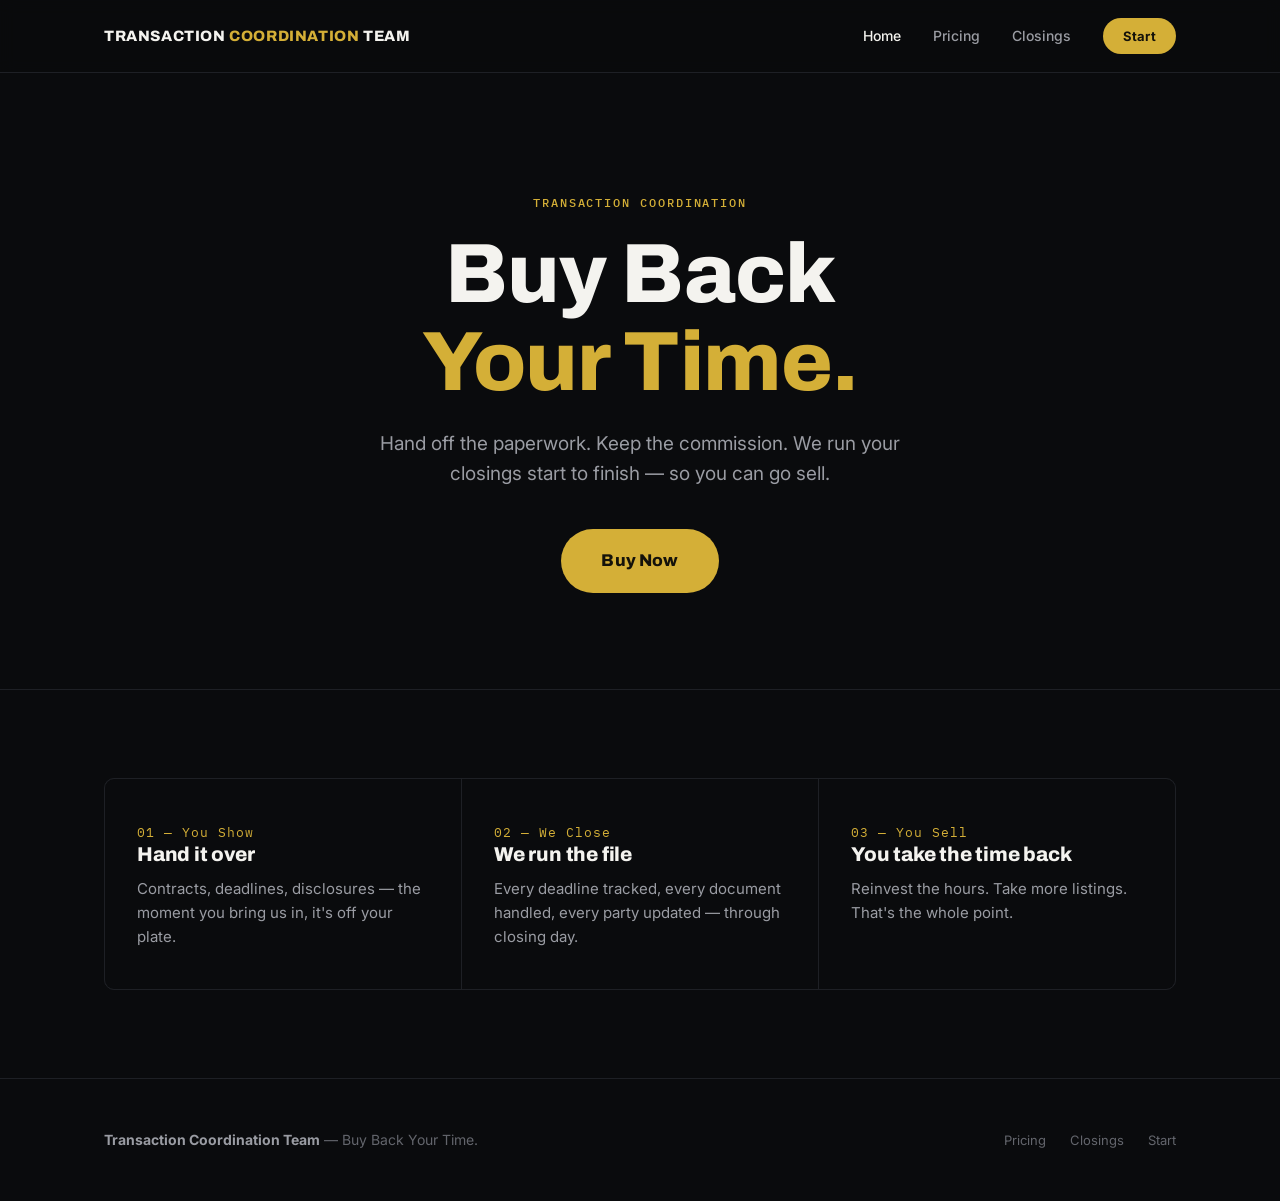
==== index.html @ 5b7d8f83 "Add files via upload" ====
<!DOCTYPE html>
<html lang="en">
<head>
<meta charset="UTF-8" />
<meta name="viewport" content="width=device-width, initial-scale=1.0" />
<title>Transaction Coordination Team — Buy Back Your Time</title>
<meta name="description" content="Flat-fee transaction coordination for real estate agents. $400 per closing. Hand off the paperwork, keep the commission." />

<link rel="preconnect" href="https://fonts.googleapis.com">
<link rel="preconnect" href="https://fonts.gstatic.com" crossorigin>
<link href="https://fonts.googleapis.com/css2?family=Archivo:wght@800;900&family=Inter:wght@400;500;600;700&family=IBM+Plex+Mono:wght@500;600&display=swap" rel="stylesheet">

<link rel="stylesheet" href="css/style.css" />
</head>
<body>

<nav class="site-nav">
  <div class="container">
    <a href="index.html" class="wordmark">Transaction <span>Coordination</span> Team</a>
    <ul class="nav-links">
      <li><a href="index.html" aria-current="page">Home</a></li>
      <li><a href="pricing.html">Pricing</a></li>
      <li><a href="closings.html">Closings</a></li>
      <li><a href="intake.html" class="nav-cta">Start</a></li>
    </ul>
  </div>
</nav>

<header class="hero">
  <div class="container">
    <span class="eyebrow">Transaction Coordination</span>
    <h1>Buy Back<br><span class="accent">Your Time.</span></h1>
    <p class="subhead">Hand off the paperwork. Keep the commission. We run your closings start to finish — so you can go sell.</p>
    <a href="intake.html" class="btn btn-primary">Buy Now</a>
  </div>
</header>

<section class="section-border reveal">
  <div class="container">
    <div class="process">
      <div class="process-step">
        <span class="index">01 — You Show</span>
        <h3>Hand it over</h3>
        <p>Contracts, deadlines, disclosures — the moment you bring us in, it's off your plate.</p>
      </div>
      <div class="process-step">
        <span class="index">02 — We Close</span>
        <h3>We run the file</h3>
        <p>Every deadline tracked, every document handled, every party updated — through closing day.</p>
      </div>
      <div class="process-step">
        <span class="index">03 — You Sell</span>
        <h3>You take the time back</h3>
        <p>Reinvest the hours. Take more listings. That's the whole point.</p>
      </div>
    </div>
  </div>
</section>

<footer class="site-footer">
  <div class="container">
    <p class="footer-brand"><strong>Transaction Coordination Team</strong> — Buy Back Your Time.</p>
    <ul class="footer-links">
      <li><a href="pricing.html">Pricing</a></li>
      <li><a href="closings.html">Closings</a></li>
      <li><a href="intake.html">Start</a></li>
    </ul>
  </div>
</footer>

<script src="js/main.js"></script>
</body>
</html>
---- css/style.css ----
/* ============================================================
   TRANSACTION COORDINATION TEAM — SHARED STYLESHEET
   Design system: ink black + brass accent, Archivo / Inter / IBM Plex Mono
   ============================================================ */

:root {
  /* Color */
  --bg: #0a0b0d;
  --bg-elevated: #15171b;
  --bg-elevated-2: #1c1e23;
  --border: #26282e;
  --border-soft: #1e2025;
  --text-primary: #f4f3ef;
  --text-secondary: #9a9ca3;
  --text-tertiary: #63656c;
  --accent: #d4af37;
  --accent-hover: #e8c455;
  --accent-press: #a67c1e;
  --accent-ink: #14120a;
  --silver: #b8b9bd;
  --bronze: #c97a3d;
  --negative: #c96a5a;

  /* Type */
  --font-display: "Archivo", sans-serif;
  --font-body: "Inter", sans-serif;
  --font-mono: "IBM Plex Mono", monospace;

  /* Layout */
  --max-width: 1120px;
  --gutter: 24px;
  --radius: 10px;
  --radius-sm: 6px;
}

* {
  box-sizing: border-box;
}

html {
  scroll-behavior: smooth;
}

@media (prefers-reduced-motion: reduce) {
  html {
    scroll-behavior: auto;
  }
  * {
    animation-duration: 0.01ms !important;
    animation-iteration-count: 1 !important;
    transition-duration: 0.01ms !important;
  }
}

body {
  margin: 0;
  background: var(--bg);
  color: var(--text-primary);
  font-family: var(--font-body);
  font-size: 16px;
  line-height: 1.6;
  -webkit-font-smoothing: antialiased;
}

h1, h2, h3, h4 {
  font-family: var(--font-display);
  font-weight: 800;
  line-height: 1.05;
  letter-spacing: -0.01em;
  margin: 0;
}

p {
  margin: 0;
}

a {
  color: inherit;
  text-decoration: none;
}

img {
  max-width: 100%;
  display: block;
}

button {
  font-family: inherit;
}

:focus-visible {
  outline: 2px solid var(--accent);
  outline-offset: 3px;
}

.container {
  max-width: var(--max-width);
  margin: 0 auto;
  padding: 0 var(--gutter);
}

/* ---------- Eyebrow / labels ---------- */

.eyebrow {
  font-family: var(--font-mono);
  font-size: 12px;
  font-weight: 500;
  letter-spacing: 0.16em;
  text-transform: uppercase;
  color: var(--accent);
  display: block;
  margin-bottom: 18px;
}

/* ---------- Nav ---------- */

.site-nav {
  border-bottom: 1px solid var(--border-soft);
  position: sticky;
  top: 0;
  background: rgba(10, 11, 13, 0.92);
  backdrop-filter: blur(8px);
  z-index: 100;
}

.site-nav .container {
  display: flex;
  align-items: center;
  justify-content: space-between;
  height: 72px;
  gap: 24px;
  flex-wrap: wrap;
}

.wordmark {
  font-family: var(--font-display);
  font-weight: 800;
  font-size: 15px;
  letter-spacing: 0.04em;
  text-transform: uppercase;
  white-space: nowrap;
}

.wordmark span {
  color: var(--accent);
}

.nav-links {
  display: flex;
  align-items: center;
  gap: 32px;
  list-style: none;
  margin: 0;
  padding: 0;
}

.nav-links a {
  font-size: 14px;
  font-weight: 500;
  color: var(--text-secondary);
  transition: color 0.15s ease;
}

.nav-links a:hover,
.nav-links a[aria-current="page"] {
  color: var(--text-primary);
}

.nav-cta {
  background: var(--accent);
  color: var(--accent-ink) !important;
  padding: 10px 20px;
  border-radius: 999px;
  font-weight: 700 !important;
  font-size: 13px !important;
  letter-spacing: 0.02em;
  transition: background 0.15s ease, transform 0.15s ease;
}

.nav-cta:hover {
  background: var(--accent-hover);
  transform: translateY(-1px);
}

/* ---------- Buttons ---------- */

.btn {
  display: inline-flex;
  align-items: center;
  justify-content: center;
  gap: 10px;
  padding: 18px 40px;
  border-radius: 999px;
  font-family: var(--font-display);
  font-weight: 800;
  font-size: 17px;
  letter-spacing: 0.01em;
  border: none;
  cursor: pointer;
  transition: transform 0.15s ease, background 0.15s ease, box-shadow 0.15s ease;
}

.btn-primary {
  background: var(--accent);
  color: var(--accent-ink);
  box-shadow: 0 0 0 0 rgba(212, 175, 55, 0.4);
}

.btn-primary:hover {
  background: var(--accent-hover);
  transform: translateY(-2px);
  box-shadow: 0 8px 24px rgba(212, 175, 55, 0.25);
}

.btn-primary:active {
  background: var(--accent-press);
  transform: translateY(0);
}

/* ---------- Hero ---------- */

.hero {
  padding: 120px 0 96px;
  text-align: center;
}

.hero h1 {
  font-size: clamp(40px, 7vw, 84px);
  margin-bottom: 22px;
}

.hero h1 .accent {
  color: var(--accent);
}

.hero .subhead {
  max-width: 560px;
  margin: 0 auto 40px;
  color: var(--text-secondary);
  font-size: clamp(16px, 2vw, 19px);
}

.page-header {
  padding: 88px 0 56px;
  text-align: center;
  border-bottom: 1px solid var(--border-soft);
}

.page-header h1 {
  font-size: clamp(34px, 5.5vw, 56px);
  margin-bottom: 18px;
}

.page-header .subhead {
  max-width: 520px;
  margin: 0 auto;
  color: var(--text-secondary);
  font-size: 17px;
}

/* ---------- Sections ---------- */

section {
  padding: 88px 0;
}

.section-border {
  border-top: 1px solid var(--border-soft);
}

/* ---------- Reveal on scroll ---------- */

.reveal {
  opacity: 0;
  transform: translateY(16px);
  transition: opacity 0.6s ease, transform 0.6s ease;
}

.reveal.is-visible {
  opacity: 1;
  transform: translateY(0);
}

@media (prefers-reduced-motion: reduce) {
  .reveal {
    opacity: 1;
    transform: none;
    transition: none;
  }
}

/* ---------- Process strip (Home) ---------- */

.process {
  display: grid;
  grid-template-columns: repeat(3, 1fr);
  gap: 1px;
  background: var(--border-soft);
  border: 1px solid var(--border-soft);
  border-radius: var(--radius);
  overflow: hidden;
}

.process-step {
  background: var(--bg);
  padding: 40px 32px;
}

.process-step .index {
  font-family: var(--font-mono);
  color: var(--accent);
  font-size: 13px;
  margin-bottom: 20px;
  letter-spacing: 0.08em;
}

.process-step h3 {
  font-size: 20px;
  margin-bottom: 12px;
}

.process-step p {
  color: var(--text-secondary);
  font-size: 15px;
}

@media (max-width: 720px) {
  .process {
    grid-template-columns: 1fr;
  }
}

/* ---------- Footer ---------- */

.site-footer {
  border-top: 1px solid var(--border-soft);
  padding: 48px 0;
}

.site-footer .container {
  display: flex;
  align-items: center;
  justify-content: space-between;
  flex-wrap: wrap;
  gap: 16px;
}

.footer-brand {
  font-size: 14px;
  color: var(--text-tertiary);
}

.footer-brand strong {
  color: var(--text-secondary);
}

.footer-links {
  display: flex;
  gap: 24px;
  list-style: none;
  margin: 0;
  padding: 0;
}

.footer-links a {
  font-size: 13px;
  color: var(--text-tertiary);
  transition: color 0.15s ease;
}

.footer-links a:hover {
  color: var(--text-secondary);
}

/* ============================================================
   INTAKE PAGE
   ============================================================ */

.form-panel {
  max-width: 640px;
  margin: 0 auto;
  background: var(--bg-elevated);
  border: 1px solid var(--border);
  border-radius: var(--radius);
  padding: 48px;
}

.form-placeholder {
  border: 1px dashed var(--border);
  border-radius: var(--radius-sm);
  padding: 48px 32px;
  text-align: center;
  color: var(--text-secondary);
}

.form-placeholder .icon {
  font-family: var(--font-mono);
  color: var(--accent);
  font-size: 12px;
  letter-spacing: 0.1em;
  text-transform: uppercase;
  margin-bottom: 16px;
  display: block;
}

.form-placeholder p {
  font-size: 14px;
  margin-bottom: 8px;
}

.form-placeholder code {
  font-family: var(--font-mono);
  font-size: 12px;
  color: var(--text-tertiary);
  background: var(--bg);
  padding: 2px 6px;
  border-radius: 4px;
}

.gform-frame {
  width: 100%;
  border: none;
  min-height: 1400px;
}

@media (max-width: 640px) {
  .form-panel {
    padding: 28px 20px;
  }
}

/* ============================================================
   PRICING PAGE
   ============================================================ */

.price-statement {
  text-align: center;
  padding: 8px 0 0;
}

.price-statement .big-price {
  font-family: var(--font-display);
  font-weight: 900;
  font-size: clamp(64px, 12vw, 140px);
  line-height: 1;
  color: var(--accent);
}

.price-statement .unit {
  font-family: var(--font-mono);
  font-size: 15px;
  letter-spacing: 0.1em;
  text-transform: uppercase;
  color: var(--text-secondary);
  margin-top: 12px;
  display: block;
}

.calculator {
  max-width: 960px;
  margin: 0 auto;
  border: 1px solid var(--border);
  border-radius: var(--radius);
  overflow: hidden;
  display: grid;
  grid-template-columns: 1fr 1fr;
}

.calc-inputs,
.calc-outputs {
  padding: 48px 40px;
}

.calc-inputs {
  background: var(--bg-elevated);
  border-right: 1px solid var(--border);
}

.calc-outputs {
  background: var(--bg-elevated-2);
}

.calc-title {
  font-family: var(--font-mono);
  font-size: 12px;
  letter-spacing: 0.12em;
  text-transform: uppercase;
  color: var(--text-tertiary);
  margin-bottom: 28px;
  display: block;
}

.field {
  margin-bottom: 28px;
}

.field label {
  display: block;
  font-size: 13px;
  color: var(--text-secondary);
  margin-bottom: 10px;
}

.field .field-value {
  font-family: var(--font-mono);
  color: var(--accent);
}

.field input[type="number"] {
  width: 100%;
  background: var(--bg);
  border: 1px solid var(--border);
  border-radius: var(--radius-sm);
  color: var(--text-primary);
  font-family: var(--font-mono);
  font-size: 18px;
  padding: 14px 16px;
}

.field input[type="number"]:focus {
  border-color: var(--accent);
}

.field .prefix-wrap {
  position: relative;
}

.field .prefix-wrap span.prefix {
  position: absolute;
  left: 16px;
  top: 50%;
  transform: translateY(-50%);
  color: var(--text-tertiary);
  font-family: var(--font-mono);
  font-size: 18px;
}

.field .prefix-wrap input {
  padding-left: 30px;
}

.field input[type="range"] {
  width: 100%;
  appearance: none;
  height: 4px;
  border-radius: 999px;
  background: var(--border);
  outline: none;
}

.field input[type="range"]::-webkit-slider-thumb {
  appearance: none;
  width: 18px;
  height: 18px;
  border-radius: 50%;
  background: var(--accent);
  cursor: pointer;
  border: 2px solid var(--bg);
  box-shadow: 0 0 0 1px var(--accent);
}

.field input[type="range"]::-moz-range-thumb {
  width: 18px;
  height: 18px;
  border-radius: 50%;
  background: var(--accent);
  cursor: pointer;
  border: 2px solid var(--bg);
  box-shadow: 0 0 0 1px var(--accent);
}

.readout {
  margin-bottom: 32px;
}

.readout:last-child {
  margin-bottom: 0;
}

.readout .label {
  font-size: 13px;
  color: var(--text-secondary);
  margin-bottom: 6px;
}

.readout .value {
  font-family: var(--font-mono);
  font-weight: 600;
  font-size: clamp(28px, 4vw, 36px);
  color: var(--text-primary);
}

.readout .value.positive {
  color: var(--accent);
}

.readout .value.negative {
  color: var(--negative);
}

.readout .note {
  font-size: 12px;
  color: var(--text-tertiary);
  margin-top: 6px;
}

.calc-disclaimer {
  max-width: 960px;
  margin: 24px auto 0;
  font-size: 12px;
  color: var(--text-tertiary);
  text-align: center;
}

@media (max-width: 780px) {
  .calculator {
    grid-template-columns: 1fr;
  }
  .calc-inputs {
    border-right: none;
    border-bottom: 1px solid var(--border);
  }
  .calc-inputs,
  .calc-outputs {
    padding: 36px 24px;
  }
}

/* ============================================================
   CLOSINGS (LEADERBOARD) PAGE
   ============================================================ */

.podium {
  display: grid;
  grid-template-columns: repeat(3, 1fr);
  gap: 20px;
  align-items: end;
  max-width: 900px;
  margin: 0 auto;
}

.podium-slot {
  background: var(--bg-elevated);
  border: 1px solid var(--border);
  border-radius: var(--radius);
  padding: 32px 24px;
  text-align: center;
}

.podium-slot.rank-1 {
  border-color: var(--accent);
  padding-top: 44px;
  padding-bottom: 44px;
}

.rank-badge {
  font-family: var(--font-mono);
  font-weight: 600;
  font-size: 13px;
  letter-spacing: 0.08em;
  display: inline-block;
  padding: 6px 14px;
  border-radius: 999px;
  margin-bottom: 20px;
}

.rank-1 .rank-badge {
  background: var(--accent);
  color: var(--accent-ink);
}

.rank-2 .rank-badge {
  background: var(--silver);
  color: var(--accent-ink);
}

.rank-3 .rank-badge {
  background: var(--bronze);
  color: var(--accent-ink);
}

.podium-slot .agent-name {
  font-family: var(--font-display);
  font-weight: 800;
  font-size: 21px;
  margin-bottom: 10px;
}

.podium-slot .closing-count {
  font-family: var(--font-mono);
  color: var(--text-secondary);
  font-size: 14px;
}

.podium-slot .closing-count strong {
  color: var(--text-primary);
  font-size: 22px;
  display: block;
  margin-bottom: 2px;
}

@media (max-width: 720px) {
  .podium {
    grid-template-columns: 1fr;
  }
  .podium-slot.rank-1 {
    order: -1;
  }
}

.prize-legend {
  max-width: 780px;
  margin: 0 auto;
}

.prize-row {
  display: flex;
  gap: 24px;
  padding: 28px 0;
  border-bottom: 1px solid var(--border-soft);
  align-items: flex-start;
}

.prize-row:last-child {
  border-bottom: none;
}

.prize-rank {
  font-family: var(--font-mono);
  font-weight: 600;
  font-size: 13px;
  letter-spacing: 0.06em;
  width: 84px;
  flex-shrink: 0;
  padding-top: 4px;
}

.prize-rank.gold { color: var(--accent); }
.prize-rank.silver { color: var(--silver); }
.prize-rank.bronze { color: var(--bronze); }

.prize-body h3 {
  font-size: 19px;
  margin-bottom: 8px;
}

.prize-body p {
  color: var(--text-secondary);
  font-size: 15px;
}
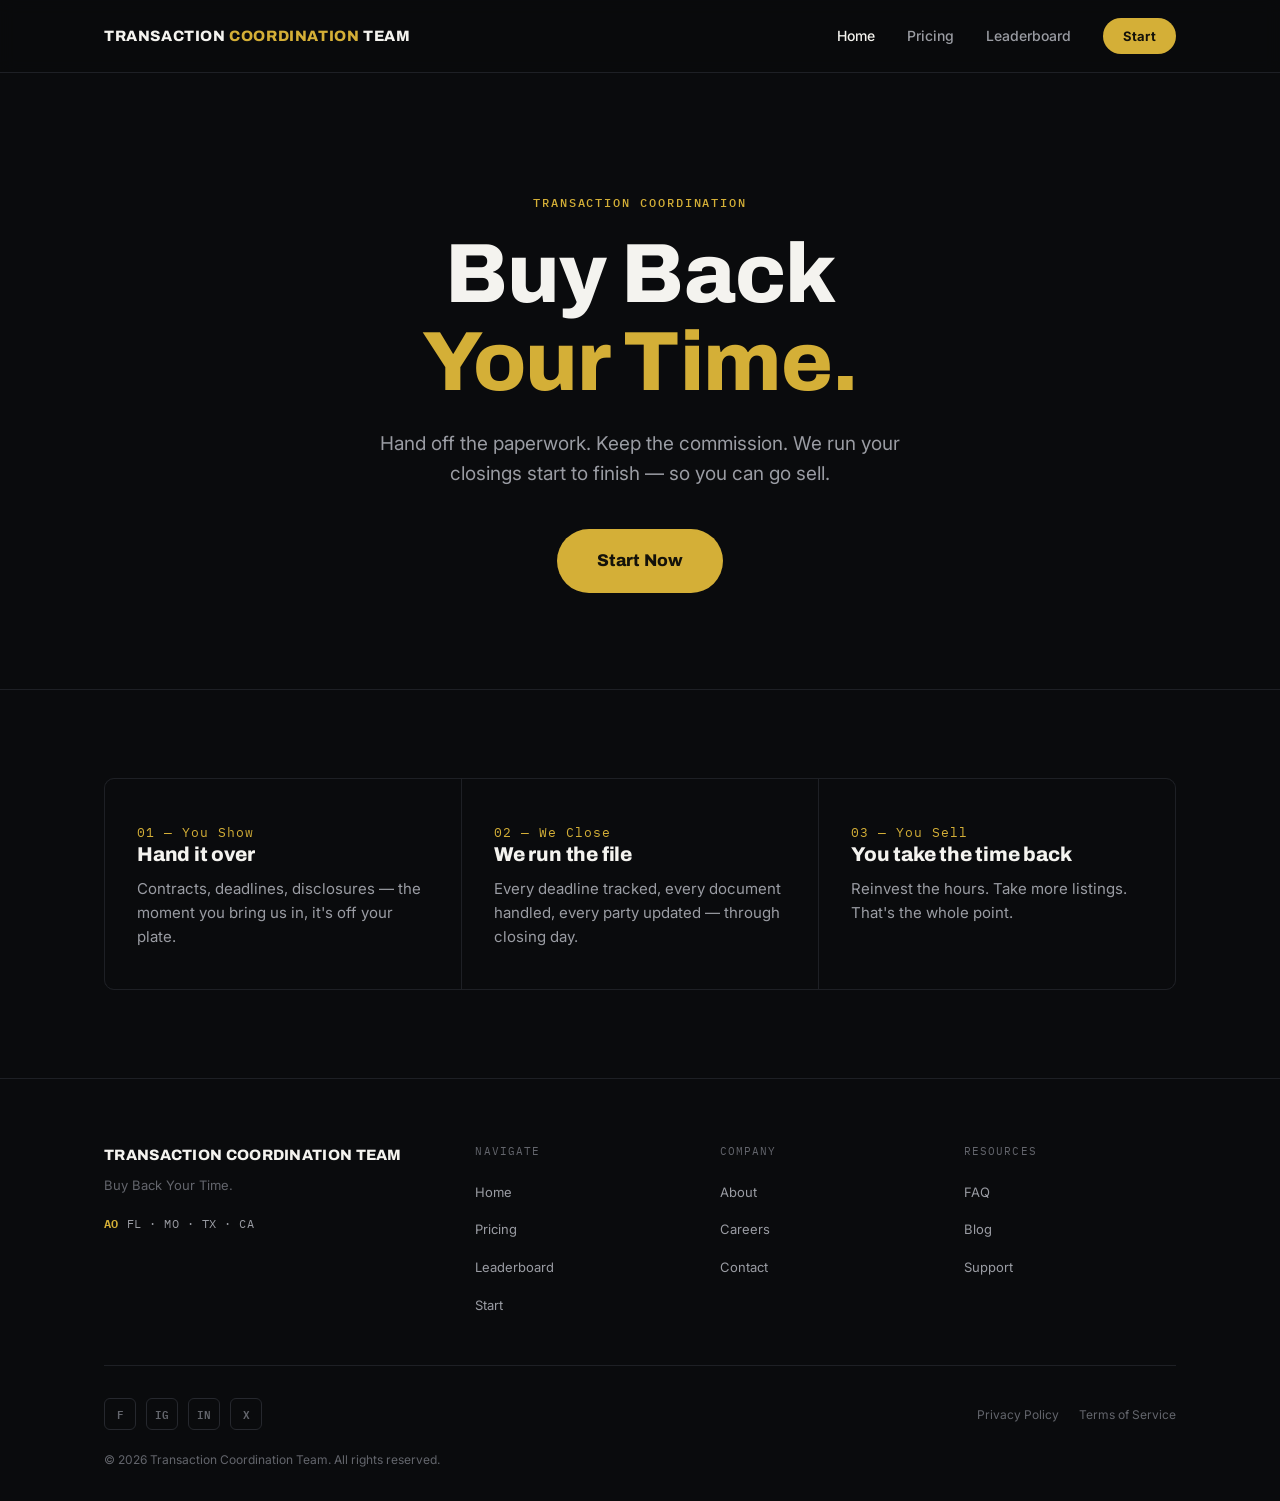
==== commit 1e4f6e08: "Add files via upload" ====
--- a/index.html
+++ b/index.html
@@ -20,7 +20,7 @@
     <ul class="nav-links">
       <li><a href="index.html" aria-current="page">Home</a></li>
       <li><a href="pricing.html">Pricing</a></li>
-      <li><a href="closings.html">Closings</a></li>
+      <li><a href="leaderboard.html">Leaderboard</a></li>
       <li><a href="intake.html" class="nav-cta">Start</a></li>
     </ul>
   </div>
@@ -31,7 +31,7 @@
     <span class="eyebrow">Transaction Coordination</span>
     <h1>Buy Back<br><span class="accent">Your Time.</span></h1>
     <p class="subhead">Hand off the paperwork. Keep the commission. We run your closings start to finish — so you can go sell.</p>
-    <a href="intake.html" class="btn btn-primary">Buy Now</a>
+    <a href="intake.html" class="btn btn-primary">Start Now</a>
   </div>
 </header>
 
@@ -59,12 +59,51 @@
 
 <footer class="site-footer">
   <div class="container">
-    <p class="footer-brand"><strong>Transaction Coordination Team</strong> — Buy Back Your Time.</p>
-    <ul class="footer-links">
-      <li><a href="pricing.html">Pricing</a></li>
-      <li><a href="closings.html">Closings</a></li>
-      <li><a href="intake.html">Start</a></li>
-    </ul>
+    <div class="footer-top">
+      <div class="footer-brand-col">
+        <p class="footer-brand">Transaction Coordination Team</p>
+        <p class="footer-tagline">Buy Back Your Time.</p>
+        <p class="footer-ao"><span class="ao-label">AO</span>FL · MO · TX · CA</p>
+      </div>
+      <div class="footer-col">
+        <span class="footer-col-title">Navigate</span>
+        <ul class="footer-links">
+          <li><a href="index.html">Home</a></li>
+          <li><a href="pricing.html">Pricing</a></li>
+          <li><a href="leaderboard.html">Leaderboard</a></li>
+          <li><a href="intake.html">Start</a></li>
+        </ul>
+      </div>
+      <div class="footer-col">
+        <span class="footer-col-title">Company</span>
+        <ul class="footer-links">
+          <li><a href="#">About</a></li>
+          <li><a href="#">Careers</a></li>
+          <li><a href="#">Contact</a></li>
+        </ul>
+      </div>
+      <div class="footer-col">
+        <span class="footer-col-title">Resources</span>
+        <ul class="footer-links">
+          <li><a href="#">FAQ</a></li>
+          <li><a href="#">Blog</a></li>
+          <li><a href="#">Support</a></li>
+        </ul>
+      </div>
+    </div>
+    <div class="footer-bottom">
+      <div class="footer-social">
+        <a href="#" aria-label="Facebook" class="social-icon">F</a>
+        <a href="#" aria-label="Instagram" class="social-icon">IG</a>
+        <a href="#" aria-label="LinkedIn" class="social-icon">IN</a>
+        <a href="#" aria-label="X" class="social-icon">X</a>
+      </div>
+      <div class="footer-legal">
+        <a href="#">Privacy Policy</a>
+        <a href="#">Terms of Service</a>
+      </div>
+      <p class="footer-copyright">© 2026 Transaction Coordination Team. All rights reserved.</p>
+    </div>
   </div>
 </footer>
 
--- a/css/style.css
+++ b/css/style.css
@@ -334,42 +334,151 @@
 
 .site-footer {
   border-top: 1px solid var(--border-soft);
-  padding: 48px 0;
-}
-
-.site-footer .container {
+  padding: 64px 0 32px;
+}
+
+.footer-top {
+  display: grid;
+  grid-template-columns: 1.6fr 1fr 1fr 1fr;
+  gap: 32px;
+  padding-bottom: 48px;
+}
+
+.footer-brand {
+  font-family: var(--font-display);
+  font-size: 15px;
+  font-weight: 800;
+  text-transform: uppercase;
+  letter-spacing: 0.02em;
+  color: var(--text-primary);
+  margin-bottom: 8px;
+}
+
+.footer-tagline {
+  font-size: 13px;
+  color: var(--text-tertiary);
+  margin-bottom: 18px;
+}
+
+.footer-ao {
+  font-family: var(--font-mono);
+  font-size: 12px;
+  color: var(--text-secondary);
+  letter-spacing: 0.04em;
+}
+
+.footer-ao .ao-label {
+  color: var(--accent);
+  font-weight: 600;
+  margin-right: 8px;
+}
+
+.footer-col-title {
+  display: block;
+  font-family: var(--font-mono);
+  font-size: 11px;
+  letter-spacing: 0.1em;
+  text-transform: uppercase;
+  color: var(--text-tertiary);
+  margin-bottom: 18px;
+}
+
+.footer-links {
+  display: flex;
+  flex-direction: column;
+  gap: 12px;
+  list-style: none;
+  margin: 0;
+  padding: 0;
+}
+
+.footer-links a {
+  font-size: 13px;
+  color: var(--text-secondary);
+  transition: color 0.15s ease;
+}
+
+.footer-links a:hover {
+  color: var(--text-primary);
+}
+
+.footer-bottom {
   display: flex;
   align-items: center;
   justify-content: space-between;
   flex-wrap: wrap;
-  gap: 16px;
-}
-
-.footer-brand {
-  font-size: 14px;
-  color: var(--text-tertiary);
-}
-
-.footer-brand strong {
-  color: var(--text-secondary);
-}
-
-.footer-links {
+  gap: 20px;
+  padding-top: 32px;
+  border-top: 1px solid var(--border-soft);
+}
+
+.footer-social {
   display: flex;
-  gap: 24px;
-  list-style: none;
-  margin: 0;
-  padding: 0;
-}
-
-.footer-links a {
-  font-size: 13px;
+  gap: 10px;
+  order: 1;
+}
+
+.social-icon {
+  width: 32px;
+  height: 32px;
+  border: 1px solid var(--border);
+  border-radius: var(--radius-sm);
+  display: flex;
+  align-items: center;
+  justify-content: center;
+  font-family: var(--font-mono);
+  font-size: 11px;
+  font-weight: 600;
+  color: var(--text-tertiary);
+  transition: color 0.15s ease, border-color 0.15s ease;
+}
+
+.social-icon:hover {
+  color: var(--accent);
+  border-color: var(--accent);
+}
+
+.footer-copyright {
+  font-size: 12px;
+  color: var(--text-tertiary);
+  order: 3;
+  flex-basis: 100%;
+}
+
+.footer-legal {
+  display: flex;
+  gap: 20px;
+  order: 2;
+}
+
+.footer-legal a {
+  font-size: 12px;
   color: var(--text-tertiary);
   transition: color 0.15s ease;
 }
 
-.footer-links a:hover {
-  color: var(--text-secondary);
+.footer-legal a:hover {
+  color: var(--text-secondary);
+}
+
+@media (max-width: 860px) {
+  .footer-top {
+    grid-template-columns: repeat(2, 1fr);
+    row-gap: 40px;
+  }
+}
+
+@media (max-width: 560px) {
+  .footer-top {
+    grid-template-columns: 1fr;
+  }
+  .footer-bottom {
+    flex-direction: column;
+    align-items: flex-start;
+  }
+  .footer-copyright {
+    order: 4;
+  }
 }
 
 /* ============================================================
@@ -496,7 +605,7 @@
 
 .field label {
   display: block;
-  font-size: 13px;
+  font-size: 14px;
   color: var(--text-secondary);
   margin-bottom: 10px;
 }
@@ -513,7 +622,7 @@
   border-radius: var(--radius-sm);
   color: var(--text-primary);
   font-family: var(--font-mono);
-  font-size: 18px;
+  font-size: 19px;
   padding: 14px 16px;
 }
 
@@ -578,15 +687,15 @@
 }
 
 .readout .label {
-  font-size: 13px;
-  color: var(--text-secondary);
-  margin-bottom: 6px;
+  font-size: 14px;
+  color: var(--text-secondary);
+  margin-bottom: 8px;
 }
 
 .readout .value {
   font-family: var(--font-mono);
   font-weight: 600;
-  font-size: clamp(28px, 4vw, 36px);
+  font-size: clamp(34px, 4.8vw, 46px);
   color: var(--text-primary);
 }
 
@@ -682,8 +791,14 @@
 .podium-slot .agent-name {
   font-family: var(--font-display);
   font-weight: 800;
-  font-size: 21px;
-  margin-bottom: 10px;
+  font-size: 20px;
+  margin-bottom: 6px;
+}
+
+.podium-slot .brokerage {
+  font-size: 13px;
+  color: var(--text-tertiary);
+  margin-bottom: 16px;
 }
 
 .podium-slot .closing-count {
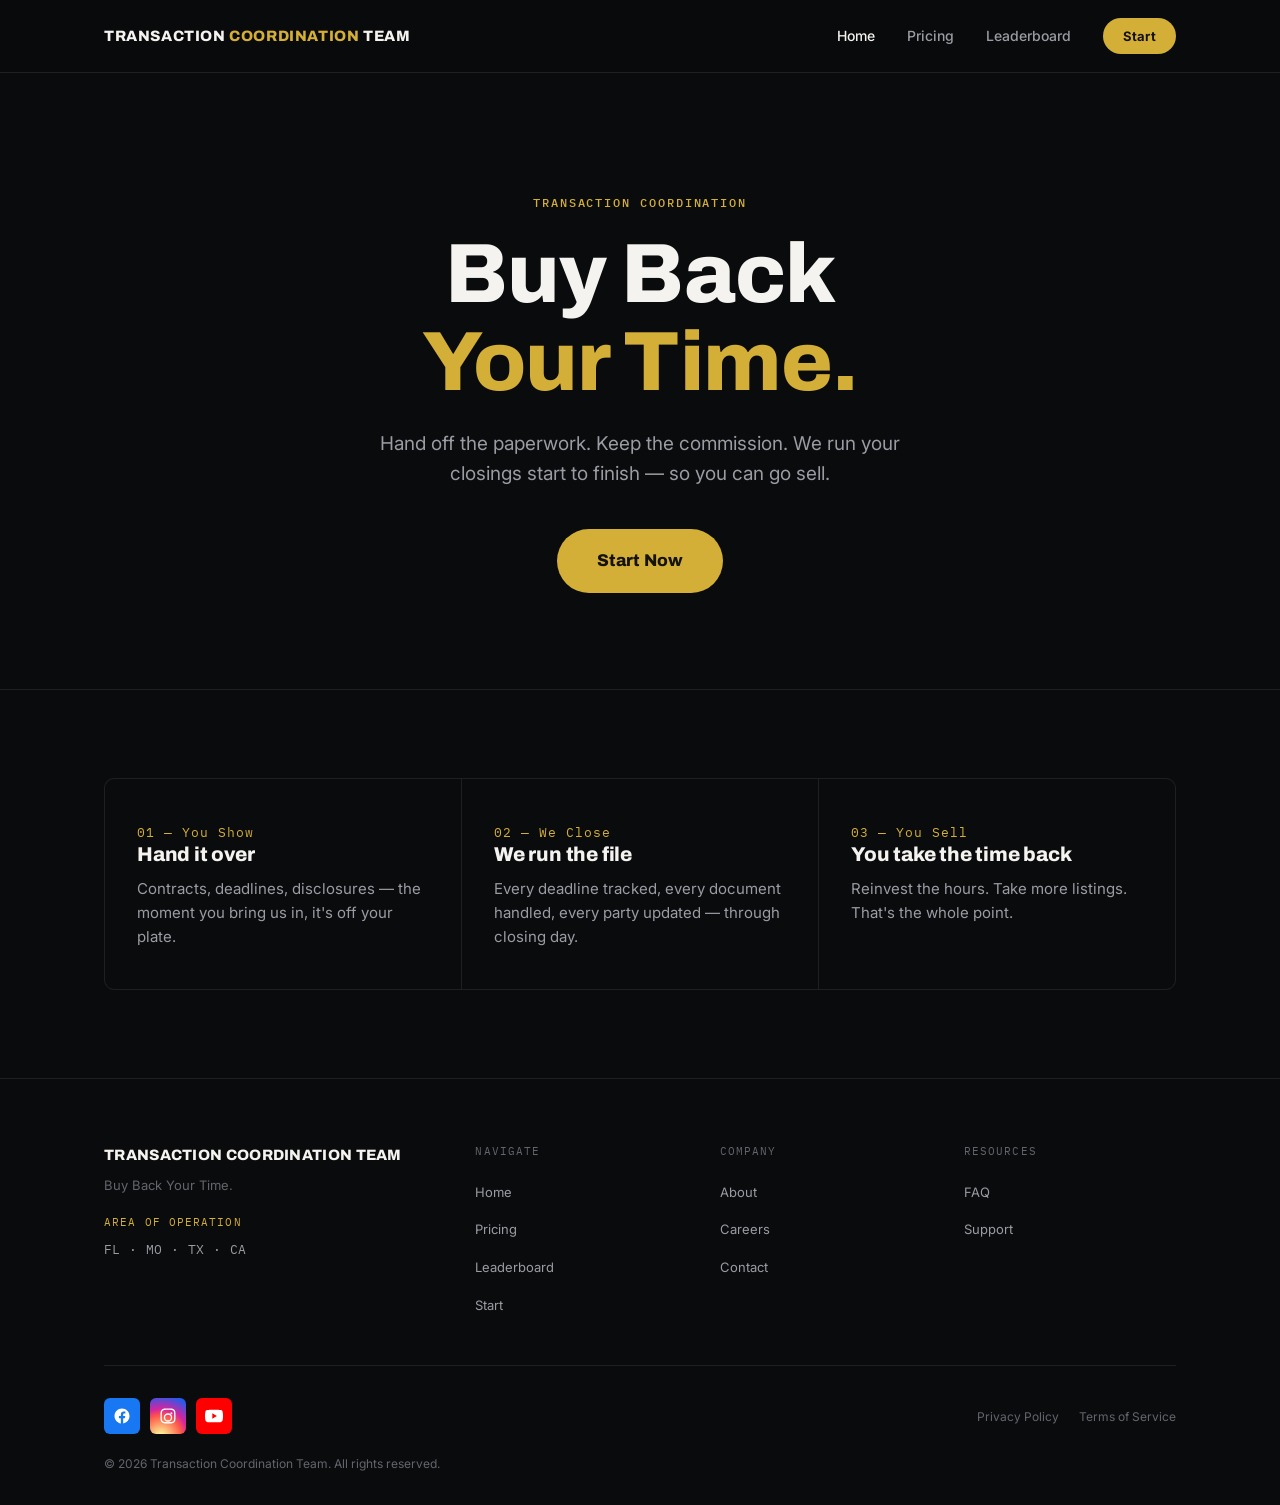
==== commit fc6f7775: "Add files via upload" ====
--- a/index.html
+++ b/index.html
@@ -63,7 +63,8 @@
       <div class="footer-brand-col">
         <p class="footer-brand">Transaction Coordination Team</p>
         <p class="footer-tagline">Buy Back Your Time.</p>
-        <p class="footer-ao"><span class="ao-label">AO</span>FL · MO · TX · CA</p>
+        <p class="footer-ao-label">Area of Operation</p>
+        <p class="footer-ao-value">FL · MO · TX · CA</p>
       </div>
       <div class="footer-col">
         <span class="footer-col-title">Navigate</span>
@@ -77,26 +78,30 @@
       <div class="footer-col">
         <span class="footer-col-title">Company</span>
         <ul class="footer-links">
-          <li><a href="#">About</a></li>
-          <li><a href="#">Careers</a></li>
-          <li><a href="#">Contact</a></li>
+          <li><a href="about.html">About</a></li>
+          <li><a href="careers.html">Careers</a></li>
+          <li><a href="contact.html">Contact</a></li>
         </ul>
       </div>
       <div class="footer-col">
         <span class="footer-col-title">Resources</span>
         <ul class="footer-links">
-          <li><a href="#">FAQ</a></li>
-          <li><a href="#">Blog</a></li>
-          <li><a href="#">Support</a></li>
+          <li><a href="faq.html">FAQ</a></li>
+          <li><a href="contact.html">Support</a></li>
         </ul>
       </div>
     </div>
     <div class="footer-bottom">
       <div class="footer-social">
-        <a href="#" aria-label="Facebook" class="social-icon">F</a>
-        <a href="#" aria-label="Instagram" class="social-icon">IG</a>
-        <a href="#" aria-label="LinkedIn" class="social-icon">IN</a>
-        <a href="#" aria-label="X" class="social-icon">X</a>
+        <a href="#" aria-label="Facebook" class="social-icon fb">
+          <svg viewBox="0 0 24 24" width="18" height="18" fill="currentColor" aria-hidden="true"><path d="M22 12.06C22 6.51 17.52 2 12 2S2 6.51 2 12.06c0 5.02 3.66 9.18 8.44 9.94v-7.03H7.9v-2.91h2.54V9.85c0-2.51 1.49-3.9 3.77-3.9 1.09 0 2.24.2 2.24.2v2.46h-1.26c-1.24 0-1.63.77-1.63 1.56v1.87h2.78l-.44 2.91h-2.34v7.03C18.34 21.24 22 17.08 22 12.06z"/></svg>
+        </a>
+        <a href="#" aria-label="Instagram" class="social-icon ig">
+          <svg viewBox="0 0 24 24" width="18" height="18" fill="currentColor" aria-hidden="true"><path d="M12 2c2.72 0 3.06.01 4.12.06 1.07.05 1.79.22 2.43.46.66.26 1.21.6 1.77 1.15.5.5.9 1.1 1.15 1.77.24.64.42 1.36.46 2.43.05 1.06.06 1.4.06 4.12s-.01 3.06-.06 4.12c-.05 1.07-.22 1.79-.46 2.43a4.9 4.9 0 0 1-1.15 1.77 4.9 4.9 0 0 1-1.77 1.15c-.64.24-1.36.42-2.43.46-1.06.05-1.4.06-4.12.06s-3.06-.01-4.12-.06c-1.07-.05-1.79-.22-2.43-.46a4.9 4.9 0 0 1-1.77-1.15 4.9 4.9 0 0 1-1.15-1.77c-.24-.64-.42-1.36-.46-2.43C2.01 15.06 2 14.72 2 12s.01-3.06.06-4.12c.05-1.07.22-1.79.46-2.43.26-.66.6-1.21 1.15-1.77.5-.5 1.1-.9 1.77-1.15.64-.24 1.36-.42 2.43-.46C8.94 2.01 9.28 2 12 2zm0 1.8c-2.67 0-2.99.01-4.04.06-.98.04-1.5.21-1.86.34-.47.18-.8.4-1.15.75s-.57.68-.75 1.15c-.13.36-.3.88-.34 1.86-.05 1.05-.06 1.37-.06 4.04s.01 2.99.06 4.04c.04.98.21 1.5.34 1.86.18.47.4.8.75 1.15s.68.57 1.15.75c.36.13.88.3 1.86.34 1.05.05 1.37.06 4.04.06s2.99-.01 4.04-.06c.98-.04 1.5-.21 1.86-.34.47-.18.8-.4 1.15-.75s.57-.68.75-1.15c.13-.36.3-.88.34-1.86.05-1.05.06-1.37.06-4.04s-.01-2.99-.06-4.04c-.04-.98-.21-1.5-.34-1.86a3.1 3.1 0 0 0-.75-1.15 3.1 3.1 0 0 0-1.15-.75c-.36-.13-.88-.3-1.86-.34C14.99 3.81 14.67 3.8 12 3.8zm0 4.6a5.6 5.6 0 1 1 0 11.2 5.6 5.6 0 0 1 0-11.2zm0 1.8a3.8 3.8 0 1 0 0 7.6 3.8 3.8 0 0 0 0-7.6zm5.85-2.01a1.31 1.31 0 1 1-2.62 0 1.31 1.31 0 0 1 2.62 0z"/></svg>
+        </a>
+        <a href="#" aria-label="YouTube" class="social-icon yt">
+          <svg viewBox="0 0 24 24" width="18" height="18" fill="currentColor" aria-hidden="true"><path d="M23.5 6.19a3.02 3.02 0 0 0-2.12-2.13C19.51 3.55 12 3.55 12 3.55s-7.51 0-9.38.51A3.02 3.02 0 0 0 .5 6.19 31.6 31.6 0 0 0 0 12a31.6 31.6 0 0 0 .5 5.81 3.02 3.02 0 0 0 2.12 2.13c1.87.51 9.38.51 9.38.51s7.51 0 9.38-.51a3.02 3.02 0 0 0 2.12-2.13A31.6 31.6 0 0 0 24 12a31.6 31.6 0 0 0-.5-5.81zM9.75 15.57V8.43L15.82 12l-6.07 3.57z"/></svg>
+        </a>
       </div>
       <div class="footer-legal">
         <a href="#">Privacy Policy</a>
--- a/css/style.css
+++ b/css/style.css
@@ -360,17 +360,20 @@
   margin-bottom: 18px;
 }
 
-.footer-ao {
-  font-family: var(--font-mono);
-  font-size: 12px;
-  color: var(--text-secondary);
-  letter-spacing: 0.04em;
-}
-
-.footer-ao .ao-label {
-  color: var(--accent);
-  font-weight: 600;
-  margin-right: 8px;
+.footer-ao-label {
+  font-family: var(--font-mono);
+  font-size: 11px;
+  letter-spacing: 0.1em;
+  text-transform: uppercase;
+  color: var(--accent);
+  margin-bottom: 8px;
+}
+
+.footer-ao-value {
+  font-family: var(--font-mono);
+  font-size: 13px;
+  color: var(--text-secondary);
+  letter-spacing: 0.03em;
 }
 
 .footer-col-title {
@@ -419,23 +422,31 @@
 }
 
 .social-icon {
-  width: 32px;
-  height: 32px;
-  border: 1px solid var(--border);
+  width: 36px;
+  height: 36px;
   border-radius: var(--radius-sm);
   display: flex;
   align-items: center;
   justify-content: center;
-  font-family: var(--font-mono);
-  font-size: 11px;
-  font-weight: 600;
-  color: var(--text-tertiary);
-  transition: color 0.15s ease, border-color 0.15s ease;
+  color: #fff;
+  transition: transform 0.15s ease, opacity 0.15s ease;
 }
 
 .social-icon:hover {
-  color: var(--accent);
-  border-color: var(--accent);
+  transform: translateY(-2px);
+  opacity: 0.88;
+}
+
+.social-icon.fb {
+  background: #1877f2;
+}
+
+.social-icon.ig {
+  background: radial-gradient(circle at 30% 107%, #fdf497 0%, #fdf497 5%, #fd5949 45%, #d6249f 60%, #285aeb 90%);
+}
+
+.social-icon.yt {
+  background: #ff0000;
 }
 
 .footer-copyright {
@@ -646,6 +657,34 @@
 
 .field .prefix-wrap input {
   padding-left: 30px;
+}
+
+.field .suffix-wrap {
+  position: relative;
+}
+
+.field .suffix-wrap span.suffix {
+  position: absolute;
+  right: 16px;
+  top: 50%;
+  transform: translateY(-50%);
+  color: var(--text-tertiary);
+  font-family: var(--font-mono);
+  font-size: 19px;
+}
+
+.field .suffix-wrap input {
+  padding-right: 40px;
+}
+
+.field-question {
+  display: block;
+  font-family: var(--font-body);
+  font-size: 18px;
+  font-weight: 700;
+  color: var(--accent);
+  line-height: 1.4;
+  margin-bottom: 14px;
 }
 
 .field input[type="range"] {
@@ -707,6 +746,13 @@
   color: var(--negative);
 }
 
+.readout .value.message {
+  font-family: var(--font-display);
+  font-weight: 800;
+  font-size: clamp(20px, 2.6vw, 27px);
+  line-height: 1.3;
+}
+
 .readout .note {
   font-size: 12px;
   color: var(--text-tertiary);
@@ -863,3 +909,139 @@
   color: var(--text-secondary);
   font-size: 15px;
 }
+
+/* ============================================================
+   ABOUT PAGE
+   ============================================================ */
+
+.about-grid {
+  display: grid;
+  grid-template-columns: repeat(2, 1fr);
+  gap: 1px;
+  background: var(--border-soft);
+  border: 1px solid var(--border-soft);
+  border-radius: var(--radius);
+  overflow: hidden;
+  max-width: 900px;
+  margin: 0 auto;
+}
+
+.about-grid .about-block {
+  background: var(--bg);
+  padding: 40px 36px;
+}
+
+.about-grid .about-block h3 {
+  font-size: 20px;
+  margin-bottom: 12px;
+}
+
+.about-grid .about-block p {
+  color: var(--text-secondary);
+  font-size: 15px;
+}
+
+@media (max-width: 720px) {
+  .about-grid {
+    grid-template-columns: 1fr;
+  }
+}
+
+.state-grid {
+  display: grid;
+  grid-template-columns: repeat(4, 1fr);
+  gap: 1px;
+  background: var(--border-soft);
+  border: 1px solid var(--border-soft);
+  border-radius: var(--radius);
+  overflow: hidden;
+  max-width: 900px;
+  margin: 0 auto;
+}
+
+.state-tile {
+  background: var(--bg);
+  padding: 32px 20px;
+  text-align: center;
+}
+
+.state-tile .abbr {
+  font-family: var(--font-mono);
+  color: var(--accent);
+  font-size: 13px;
+  letter-spacing: 0.08em;
+  margin-bottom: 10px;
+  display: block;
+}
+
+.state-tile .name {
+  font-family: var(--font-display);
+  font-weight: 800;
+  font-size: 17px;
+}
+
+@media (max-width: 720px) {
+  .state-grid {
+    grid-template-columns: repeat(2, 1fr);
+  }
+}
+
+/* ============================================================
+   CONTACT PAGE
+   ============================================================ */
+
+.contact-card {
+  max-width: 560px;
+  margin: 0 auto;
+}
+
+.contact-card .readout {
+  margin-bottom: 36px;
+}
+
+.contact-card .readout:last-child {
+  margin-bottom: 0;
+}
+
+.contact-card .value {
+  font-size: clamp(24px, 3.4vw, 32px);
+}
+
+.contact-card .value a {
+  color: var(--accent);
+  text-decoration: none;
+  border-bottom: 1px solid transparent;
+  transition: border-color 0.15s ease;
+}
+
+.contact-card .value a:hover {
+  border-bottom-color: var(--accent);
+}
+
+/* ============================================================
+   FAQ PAGE
+   ============================================================ */
+
+.faq-list {
+  max-width: 780px;
+  margin: 0 auto;
+}
+
+.faq-item {
+  padding: 28px 0;
+  border-bottom: 1px solid var(--border-soft);
+}
+
+.faq-item:last-child {
+  border-bottom: none;
+}
+
+.faq-item h3 {
+  font-size: 18px;
+  margin-bottom: 10px;
+}
+
+.faq-item p {
+  color: var(--text-secondary);
+  font-size: 15px;
+}
